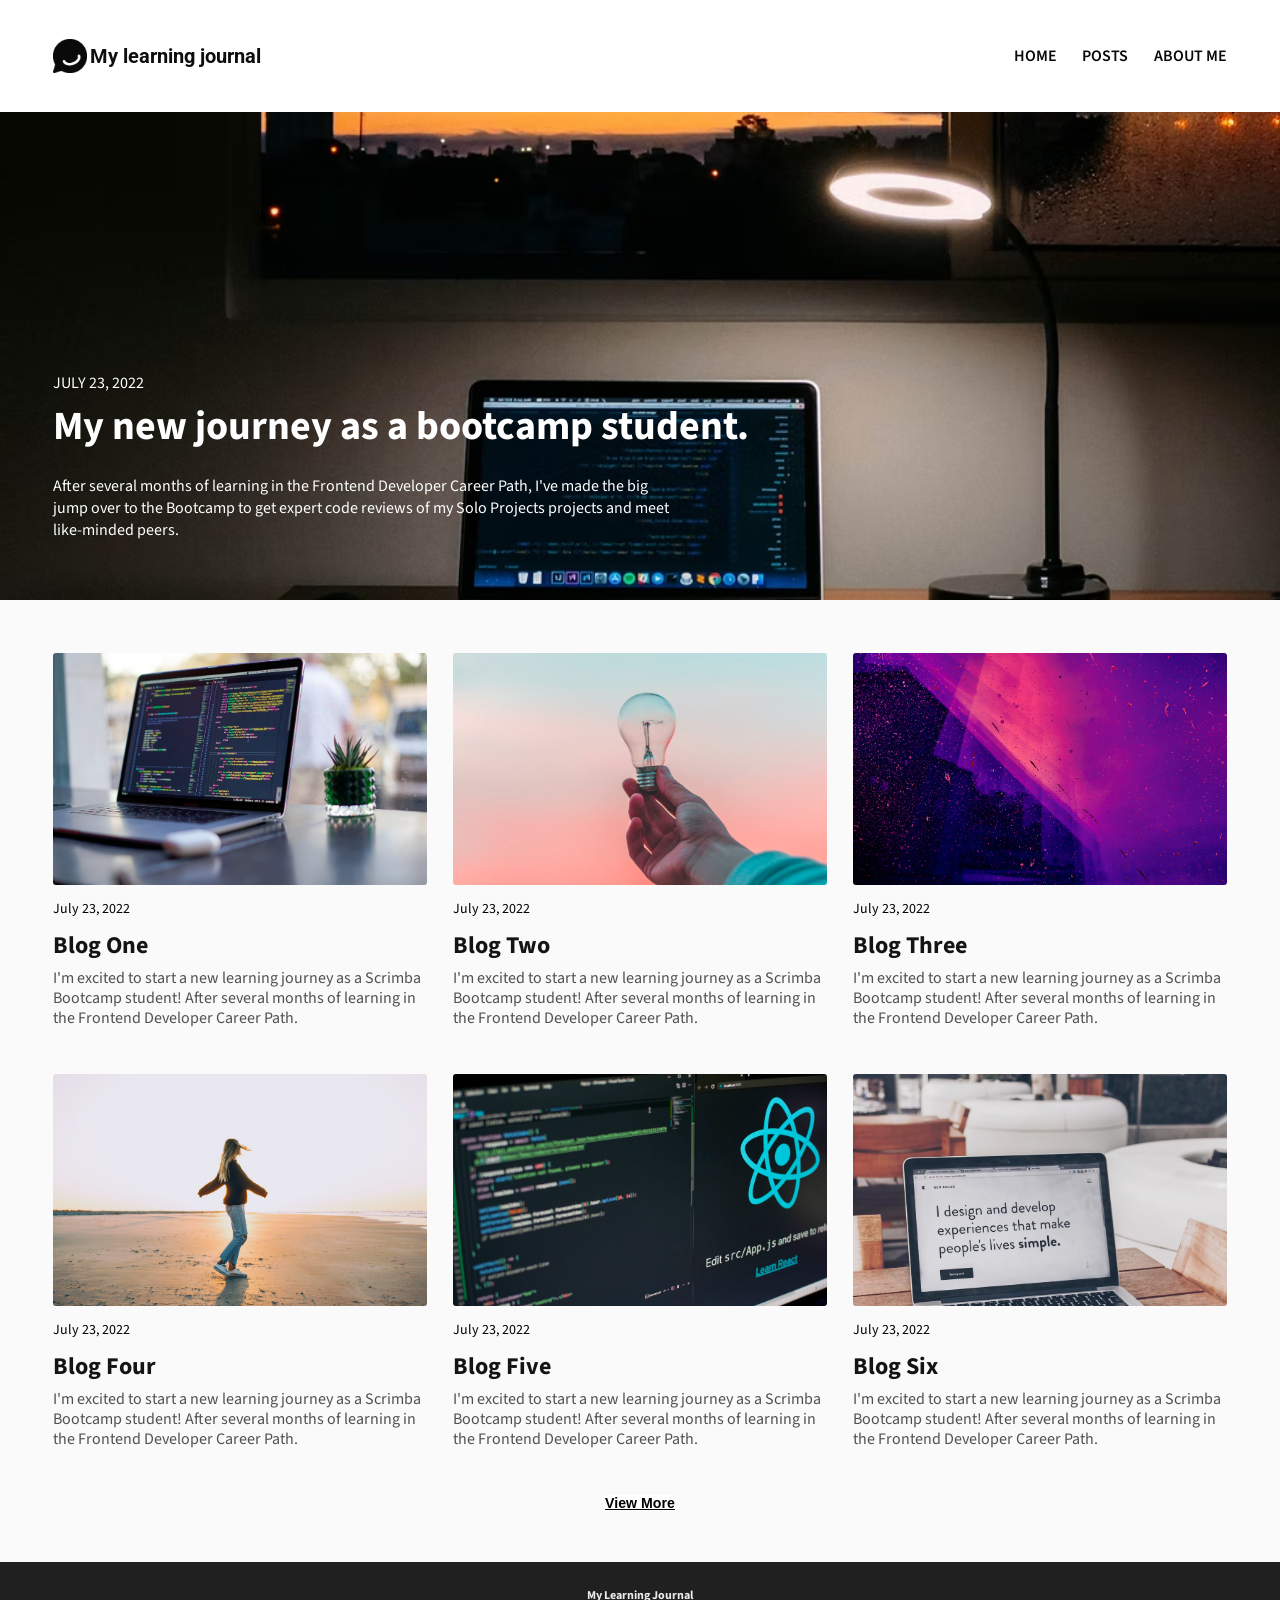
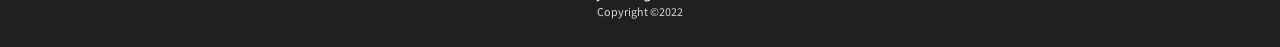
==== index.html @ 3c12e238 "Commit initial files" ====
<!DOCTYPE html>
<html lang="en">
    <head>
        <title>My Learning Journal</title>
        <link href="https://fonts.googleapis.com/css?family=Source+Sans+Pro:300,400,900&display=swap" rel="stylesheet">
        <link href="https://fonts.googleapis.com/css2?family=Roboto:wght@400;500;700&display=swap" rel="stylesheet">
        <link rel="stylesheet" href="css/style.css">
        <meta name="viewport" content="width=device-width, initial-scale=1.0">
    </head>
    <body>
        <header>
            <div class="container">
                <div class="logo">
                    <img class="logo-img" src="images/logo.png">
                    <p class="logo-text">My learning journal</p>
                </div>
                <nav>
                    <ul id="menu">
                        <li><a href="index.html">Home</a></li>
                        <li><a href="posts.html">Posts</a></li>
                        <li><a href="about.html">About Me</a></li>
                    </ul>
                </nav>
            </div>
        </header>

        <main>
            <section class="hero-section">
                <div class="container">
                    <p class="date">JULY 23, 2022</p>
                    <h1 class="heading">My new journey as a bootcamp student.</h1>
                    <p class="preview">After several months of learning in the Frontend Developer Career Path, I've made 
                    the big jump over to the Bootcamp to get expert code reviews of my Solo Projects projects 
                    and meet like-minded peers.</p>
                </div>
            </section>

            <section class="articles-section">
                <div class="container">
                    <div class="articles-row">
                        <article>
                            <img class="article-img" src="images/img1.png">
                            <p class="article-date">July 23, 2022</p>
                            <h2 class="article-heading">Blog One</h2>
                            <p class="article-preview">I'm excited to start a new learning journey as a Scrimba Bootcamp student! 
                            After several months of learning in the Frontend Developer Career Path.</p>
                        </article>

                        <article>
                            <img class="article-img" src="images/img2.png">
                            <p class="article-date">July 23, 2022</p>
                            <h2 class="article-heading">Blog Two</h2>
                            <p class="article-preview">I'm excited to start a new learning journey as a Scrimba Bootcamp student! 
                            After several months of learning in the Frontend Developer Career Path.</p>
                        </article>
                            
                        <article>
                            <img class="article-img" src="images/img3.png">
                            <p class="article-date">July 23, 2022</p>
                            <h2 class="article-heading">Blog Three</h2>
                            <p class="article-preview">I'm excited to start a new learning journey as a Scrimba Bootcamp student! 
                            After several months of learning in the Frontend Developer Career Path.</p>
                        </article>
                        
                        <article>
                            <img class="article-img" src="images/img4.png">
                            <p class="article-date">July 23, 2022</p>
                            <h2 class="article-heading">Blog Four</h2>
                            <p class="article-preview">I'm excited to start a new learning journey as a Scrimba Bootcamp student! 
                            After several months of learning in the Frontend Developer Career Path.</p>
                        </article>

                        <article>
                            <img class="article-img" src="images/img5.png">
                            <p class="article-date">July 23, 2022</p>
                            <h2 class="article-heading">Blog Five</h2>
                            <p class="article-preview">I'm excited to start a new learning journey as a Scrimba Bootcamp student! 
                            After several months of learning in the Frontend Developer Career Path.</p>
                        </article>

                        <article>
                            <img class="article-img" src="images/img6.png">
                            <p class="article-date">July 23, 2022</p>
                            <h2 class="article-heading">Blog Six</h2>
                            <p class="article-preview">I'm excited to start a new learning journey as a Scrimba Bootcamp student! 
                            After several months of learning in the Frontend Developer Career Path.</p>
                        </article>
                    </div>
                    <button class="view-more-btn" id="view-more-btn">View More</button>
                </div>
            </section>

            <section class="view-more-section" id="view-more-section">
                <div class="container">
                    <div class="articles-row" id="second-row">
                        <article>
                            <img class="article-img" src="images/img1.png">
                            <p class="article-date">July 23, 2022</p>
                            <h2 class="article-heading">Blog Seven</h2>
                            <p class="article-preview">I'm excited to start a new learning journey as a Scrimba Bootcamp student! 
                            After several months of learning in the Frontend Developer Career Path.</p>
                        </article>

                        <article>
                            <img class="article-img" src="images/img2.png">
                            <p class="article-date">July 23, 2022</p>
                            <h2 class="article-heading">Blog Eight</h2>
                            <p class="article-preview">I'm excited to start a new learning journey as a Scrimba Bootcamp student! 
                            After several months of learning in the Frontend Developer Career Path.</p>
                        </article>
                            
                        <article>
                            <img class="article-img" src="images/img3.png">
                            <p class="article-date">July 23, 2022</p>
                            <h2 class="article-heading">Blog Nine</h2>
                            <p class="article-preview">I'm excited to start a new learning journey as a Scrimba Bootcamp student! 
                            After several months of learning in the Frontend Developer Career Path.</p>
                        </article>

                        <article>
                            <img class="article-img" src="images/img4.png">
                            <p class="article-date">July 23, 2022</p>
                            <h2 class="article-heading">Blog Ten</h2>
                            <p class="article-preview">I'm excited to start a new learning journey as a Scrimba Bootcamp student! 
                            After several months of learning in the Frontend Developer Career Path.</p>
                        </article>

                        <article>
                            <img class="article-img" src="images/img5.png">
                            <p class="article-date">July 23, 2022</p>
                            <h2 class="article-heading">Blog Eleven</h2>
                            <p class="article-preview">I'm excited to start a new learning journey as a Scrimba Bootcamp student! 
                            After several months of learning in the Frontend Developer Career Path.</p>
                        </article>

                        <article>
                            <img class="article-img" src="images/img6.png">
                            <p class="article-date">July 23, 2022</p>
                            <h2 class="article-heading">Blog Twelve</h2>
                            <p class="article-preview">I'm excited to start a new learning journey as a Scrimba Bootcamp student! 
                            After several months of learning in the Frontend Developer Career Path.</p>
                        </article>
                    </div>
                </div>
            </section>
        </main>

        <footer>
            <p class="top-text">My Learning Journal</p>
            <p class="bottom-text">Copyright &copy;2022</p>
        </footer>
        <script src="script.js"></script>
    </body>
</html>
---- css/style.css ----
html, 
body {
    margin: 0;
    padding: 0;
    font-family: 'Source Sans Pro', sans-serif;
}

* {
    box-sizing: border-box;
}

.container {
    width: 100%;
    margin: 0 auto;
    padding: 0 1.25em;
}

header {
    padding: 0.85em 0;
}

header .container {
    display: flex;
    justify-content: space-between;
    align-items: center;
}

.hero-section .container {
    display: flex;
    flex-direction: column;
    justify-content: end;
    color: #FFFFFF;
    height: 293px;
    background-image: url("/images/background-img.png");
    background-size: cover;
    background-position: left 72%;
    background-repeat: no-repeat;
}

.logo {
    display: flex;
    align-items: center;
}

.logo-text {
    font-family: 'Roboto', sans-serif;
    font-weight: 700;
    font-size: 0.84rem;
    color: #0E0E0E;
}

.logo-img {
    width: 1.43em;
    margin-right: 0.187em;
}

ul {
    display: flex;
    align-items: center;
    list-style-type: none;
    padding: 0;
    margin: 0;
}

nav a {
    display: block;
    text-decoration: none;
    text-transform: uppercase;
    font-size: 0.75rem;
    font-weight: 600;
    color: #090909;
    padding: 0.85em 0;
    margin-left: 0.65em;
}

.date {
    font-weight: 400;
    font-size: 0.75rem;
    margin: 5.43em 0 0.667em;
}

.heading {
    font-weight: 700;
    font-size: 2rem;
    line-height: 1.08;
    margin: 0 0 0.667em;
}

.preview {
    font-weight: 400;
    font-size: 1rem;
    margin: 0 0 1.56em;
}

.articles-section {
    padding: 2.68em 0 2.125em;
}

img {
    width: 100%;
    object-fit: cover;
}

article {
    margin-bottom: 2.562em;
    display: flex;
    flex-direction: column;
}

.article-img {
    height: 232px;
    border-radius: 3px;
    margin-bottom: 0.875em;
}

.article-date {
    font-size: 0.885rem;
    font-weight: 400;
    color: #000000;
    margin: 0 0 0.63em;
}

.article-heading {
    font-size: 1.5rem;
    line-height: 1.08;
    font-weight: 700;
    color: #141414;
    margin: 0 0 0.375em;
}

.article-preview {
    font-size: 1rem;
    line-height: 1.25;
    font-weight: 400;
    color: #505050;
    margin: 0;
}

.view-more-btn {
    display: block;
    font-size: 1rem;
    font-weight: 700;
    text-decoration: underline;
    border: none;
    margin: 0 auto;
    background-color: #FFFFFF;
}

.view-more-section {
    display: none;
}

footer {
    text-align: center;
    padding: 2.31em 0;
    background-color: #202020;
    font-size: 0.75rem;
}

footer p {
    margin: 0;
}

.top-text {
    font-weight: 700;
    line-height: 1.08;
    color: #ECECEC;
    margin-bottom: 0.187em;
}

.bottom-text {
    font-weight: 400;
    line-height: 1.25;
    color: #D7D7D7;
}


@media (min-width: 768px) {
    header {
        padding: 1.5em 0;
    }

    .logo-img {
        width: 2.14em;
    }

    .logo-text {
        font-size: 1.25rem;
    }

    nav a {
        font-size: 1rem;
        margin-left: 1.6em;
    }

    .hero-section .container {
        height: 488px;
    }

    .date {
        font-size: 1rem;
    }

    .heading {
        font-size: 2.5rem;
    }

    .preview {
        max-width: 620px;
        margin-bottom: 3.7em;
    }

    main {
        background-color: #FAFAFA;
    }

    .articles-row {
        display: grid;
        grid-template-columns: 1fr 1fr;
        gap: 0 1.625em;
    }

    .container {
        padding: 0 3.312em;
    }

    article {
        margin-bottom: 2.875em;
    }

    .article-date {
        font-size: 0.875rem;
        margin: 0 0 1em;
    }

    .view-more-btn {
        font-size: 0.885rem;
        padding: 0;
    }

    .articles-section {
        padding: 3.312em 0 3.187em;
    }
}

@media (min-width: 1024px) {
    .articles-row {
        grid-template-columns: 1fr 1fr 1fr;
    }
}
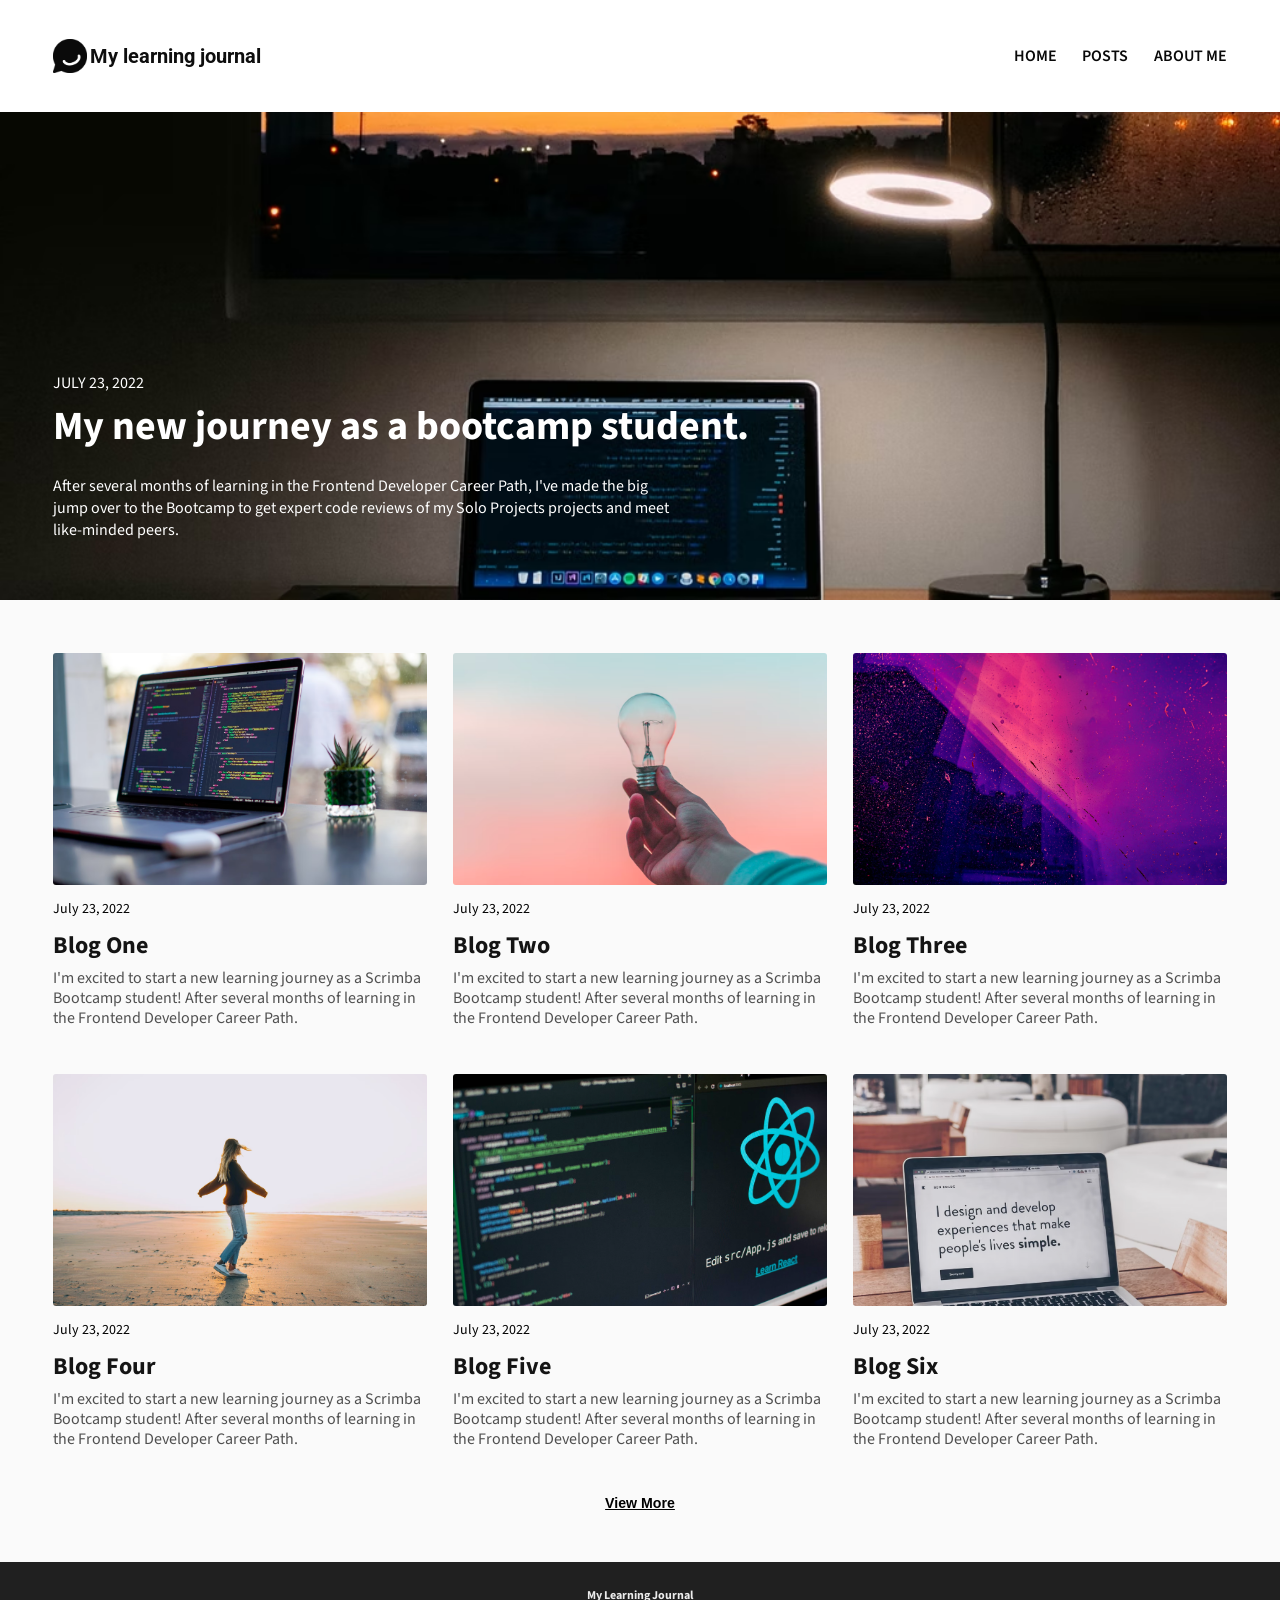
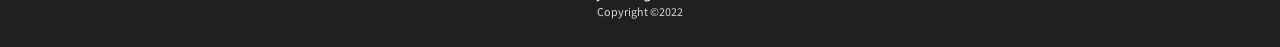
==== commit d1c24cc1: "Update all files" ====
--- a/index.html
+++ b/index.html
@@ -5,7 +5,7 @@
         <link href="https://fonts.googleapis.com/css?family=Source+Sans+Pro:300,400,900&display=swap" rel="stylesheet">
         <link href="https://fonts.googleapis.com/css2?family=Roboto:wght@400;500;700&display=swap" rel="stylesheet">
         <link rel="stylesheet" href="css/style.css">
-        <meta name="viewport" content="width=device-width, initial-scale=1.0">
+        <meta name="viewport" content="width=device-width, initial-scale=1">
     </head>
     <body>
         <header>
@@ -14,12 +14,14 @@
                     <img class="logo-img" src="images/logo.png">
                     <p class="logo-text">My learning journal</p>
                 </div>
-                <nav>
-                    <ul id="menu">
+                <img src="images/hamburger.png" class="icon" id="icon">
+                <nav id="menu" class="menu">
+                    <ul>
                         <li><a href="index.html">Home</a></li>
                         <li><a href="posts.html">Posts</a></li>
                         <li><a href="about.html">About Me</a></li>
                     </ul>
+                    <span class="close-btn" id="close-btn">&times;</span>
                 </nav>
             </div>
         </header>
--- a/css/style.css
+++ b/css/style.css
@@ -3,11 +3,95 @@
     margin: 0;
     padding: 0;
     font-family: 'Source Sans Pro', sans-serif;
+    transition: background-color 0.6s;
 }
 
 * {
     box-sizing: border-box;
 }
+
+/* ----- TYPOGRAPHY ----- */
+
+.logo-text {
+    font-family: 'Roboto', sans-serif;
+    font-weight: 700;
+    font-size: 0.84rem;
+    color: #0E0E0E;
+}
+
+.date {
+    font-weight: 400;
+    font-size: 0.75rem;
+    margin: 5.43em 0 0.667em;
+}
+
+.heading {
+    font-weight: 700;
+    font-size: 2rem;
+    line-height: 1.08;
+    margin: 0 0 0.667em;
+}
+
+.preview {
+    font-weight: 400;
+    font-size: 1rem;
+    margin: 0 0 1.56em;
+}
+
+.article-date {
+    font-size: 0.885rem;
+    font-weight: 400;
+    color: #000000;
+    margin: 0 0 0.63em;
+}
+
+.article-heading {
+    font-size: 1.5rem;
+    line-height: 1.08;
+    font-weight: 700;
+    color: #141414;
+    margin: 0 0 0.375em;
+}
+
+.article-preview {
+    font-size: 1rem;
+    line-height: 1.25;
+    font-weight: 400;
+    color: #505050;
+    margin: 0;
+}
+
+footer p {
+    margin: 0;
+}
+
+.top-text {
+    font-weight: 700;
+    line-height: 1.08;
+    color: #ECECEC;
+    margin-bottom: 0.187em;
+}
+
+.bottom-text {
+    font-weight: 400;
+    line-height: 1.25;
+    color: #D7D7D7;
+}
+
+/* ----- LINKS ----- */
+
+nav a {
+    display: block;
+    text-decoration: none;
+    text-transform: uppercase;
+    font-size: 0.75rem;
+    font-weight: 600;
+    color: #090909;
+    padding: 1em 0;
+    margin-left: 0.65em;
+}
+
+/* ----- LAYOUT ----- */
 
 .container {
     width: 100%;
@@ -17,6 +101,10 @@
 
 header {
     padding: 0.85em 0;
+}
+
+main {
+    padding: 0 0 2.125em;
 }
 
 header .container {
@@ -42,62 +130,18 @@
     align-items: center;
 }
 
-.logo-text {
-    font-family: 'Roboto', sans-serif;
-    font-weight: 700;
-    font-size: 0.84rem;
-    color: #0E0E0E;
-}
-
 .logo-img {
     width: 1.43em;
     margin-right: 0.187em;
 }
 
-ul {
-    display: flex;
-    align-items: center;
-    list-style-type: none;
-    padding: 0;
-    margin: 0;
-}
-
-nav a {
-    display: block;
-    text-decoration: none;
-    text-transform: uppercase;
-    font-size: 0.75rem;
-    font-weight: 600;
-    color: #090909;
-    padding: 0.85em 0;
-    margin-left: 0.65em;
-}
-
-.date {
-    font-weight: 400;
-    font-size: 0.75rem;
-    margin: 5.43em 0 0.667em;
-}
-
-.heading {
-    font-weight: 700;
-    font-size: 2rem;
-    line-height: 1.08;
-    margin: 0 0 0.667em;
-}
-
-.preview {
-    font-weight: 400;
-    font-size: 1rem;
-    margin: 0 0 1.56em;
-}
-
 .articles-section {
-    padding: 2.68em 0 2.125em;
+    padding: 2.68em 0 0;
 }
 
 img {
     width: 100%;
+    display: block;
     object-fit: cover;
 }
 
@@ -113,37 +157,16 @@
     margin-bottom: 0.875em;
 }
 
-.article-date {
-    font-size: 0.885rem;
-    font-weight: 400;
-    color: #000000;
-    margin: 0 0 0.63em;
-}
-
-.article-heading {
-    font-size: 1.5rem;
-    line-height: 1.08;
-    font-weight: 700;
-    color: #141414;
-    margin: 0 0 0.375em;
-}
-
-.article-preview {
-    font-size: 1rem;
-    line-height: 1.25;
-    font-weight: 400;
-    color: #505050;
-    margin: 0;
-}
-
 .view-more-btn {
     display: block;
     font-size: 1rem;
     font-weight: 700;
     text-decoration: underline;
     border: none;
+    padding: 0;
     margin: 0 auto;
-    background-color: #FFFFFF;
+    background-color: unset;
+    cursor: pointer;
 }
 
 .view-more-section {
@@ -157,23 +180,38 @@
     font-size: 0.75rem;
 }
 
-footer p {
-    margin: 0;
-}
-
-.top-text {
-    font-weight: 700;
-    line-height: 1.08;
-    color: #ECECEC;
-    margin-bottom: 0.187em;
-}
-
-.bottom-text {
-    font-weight: 400;
-    line-height: 1.25;
-    color: #D7D7D7;
-}
-
+/* ----- NAVIGATION ----- */
+
+.menu {
+    display: flex;
+    align-items: start;
+    justify-content: end;
+    height: 100%;
+    position: fixed;
+    z-index: 1;
+    top: 0;
+    right: -150px;  
+    transition: 0.6s;
+}
+
+ul {
+    list-style-type: none;
+    padding: 0 15px;
+    margin: 80px 0 0;
+}
+
+.icon {
+    width: 1.2rem;
+}
+
+.close-btn {
+    display: none;
+    padding: 0.625em;
+    font-size: 1.5rem;
+    color: #111;
+}
+
+/* ----- MEDIA QUERIES ----- */
 
 @media (min-width: 768px) {
     header {
@@ -193,6 +231,31 @@
         margin-left: 1.6em;
     }
 
+    .icon {
+        visibility: hidden;
+    }
+
+    .close-btn {
+        visibility: hidden;
+    }
+
+    .menu {
+        position: static;
+    }
+
+    ul {
+        display: flex;
+        align-items: center;
+        height: initial;
+        background-color: white;
+        padding: 0;
+        margin: 0;
+    }
+
+    .container {
+        padding: 0 3.312em;
+    }
+
     .hero-section .container {
         height: 488px;
     }
@@ -212,6 +275,7 @@
 
     main {
         background-color: #FAFAFA;
+        padding: 0 0 3.187em;
     }
 
     .articles-row {
@@ -220,10 +284,6 @@
         gap: 0 1.625em;
     }
 
-    .container {
-        padding: 0 3.312em;
-    }
-
     article {
         margin-bottom: 2.875em;
     }
@@ -235,11 +295,10 @@
 
     .view-more-btn {
         font-size: 0.885rem;
-        padding: 0;
     }
 
     .articles-section {
-        padding: 3.312em 0 3.187em;
+        padding: 3.312em 0 0;
     }
 }
 
